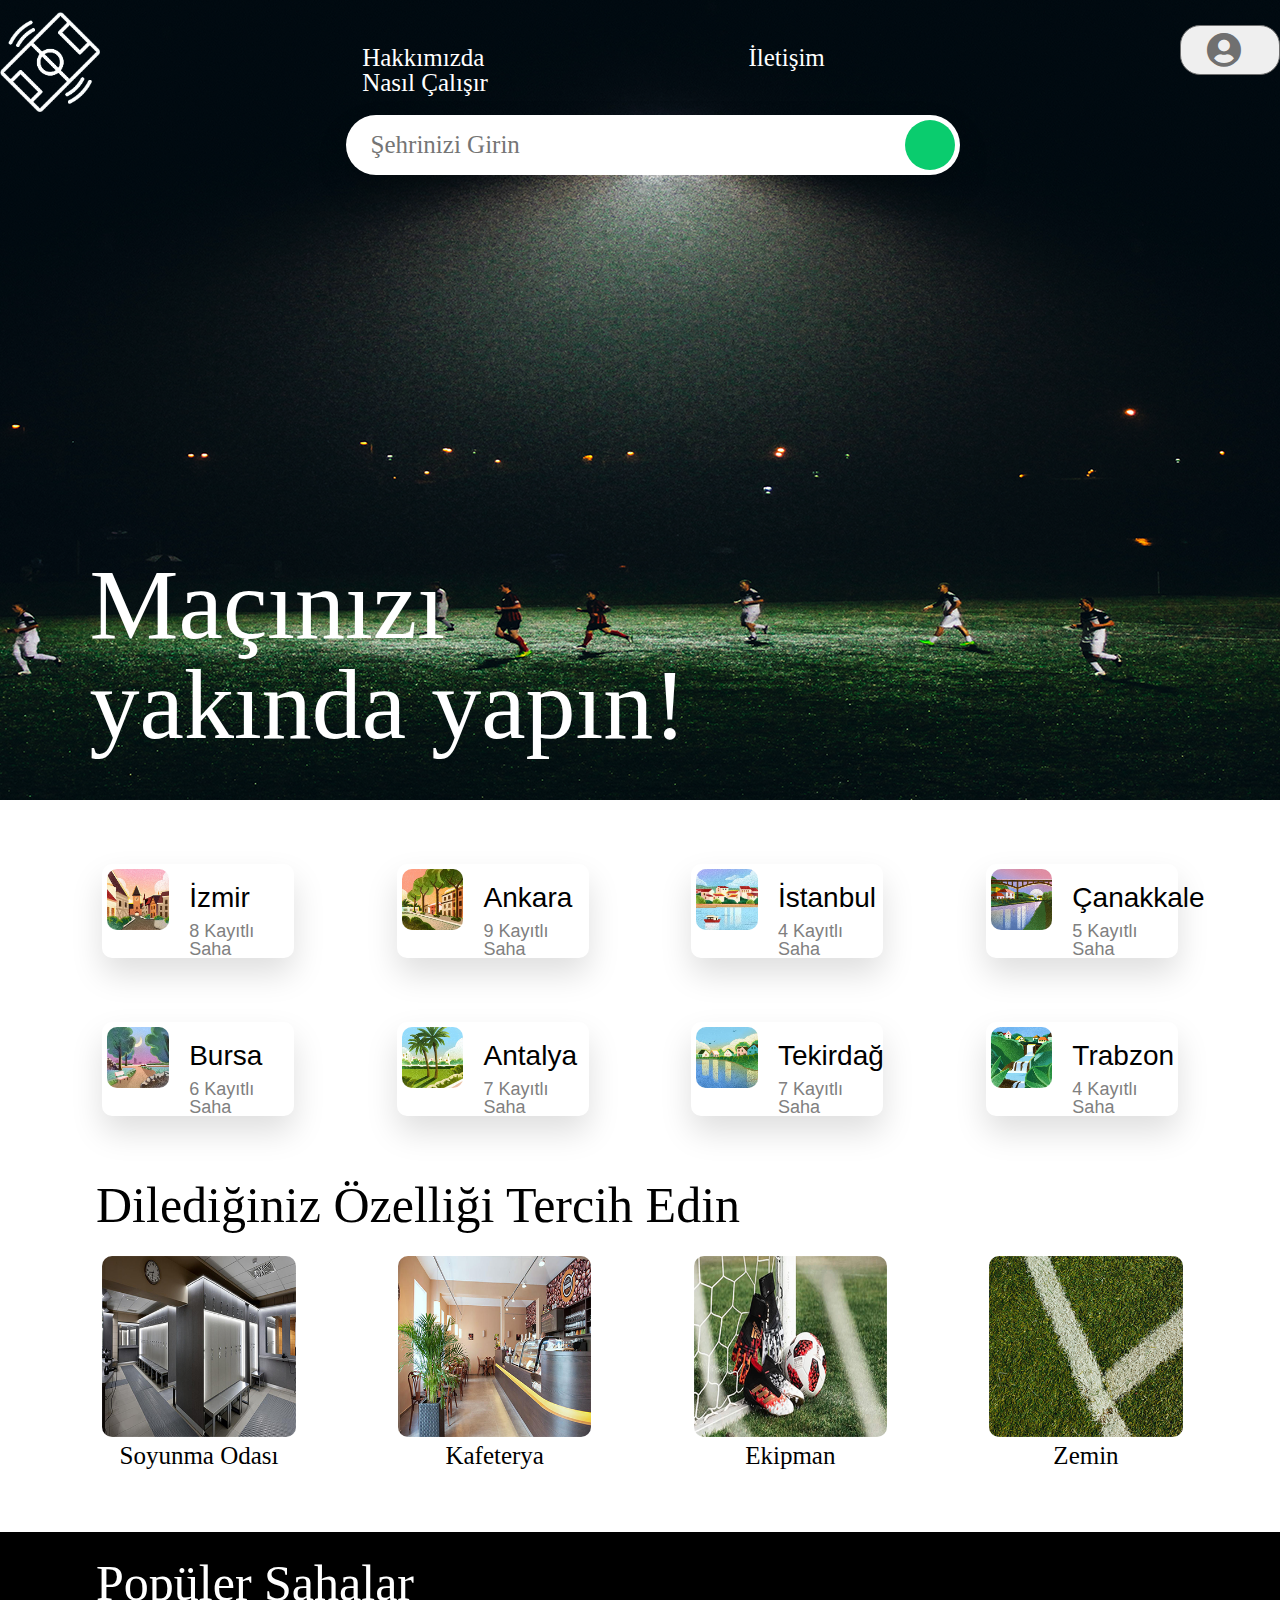
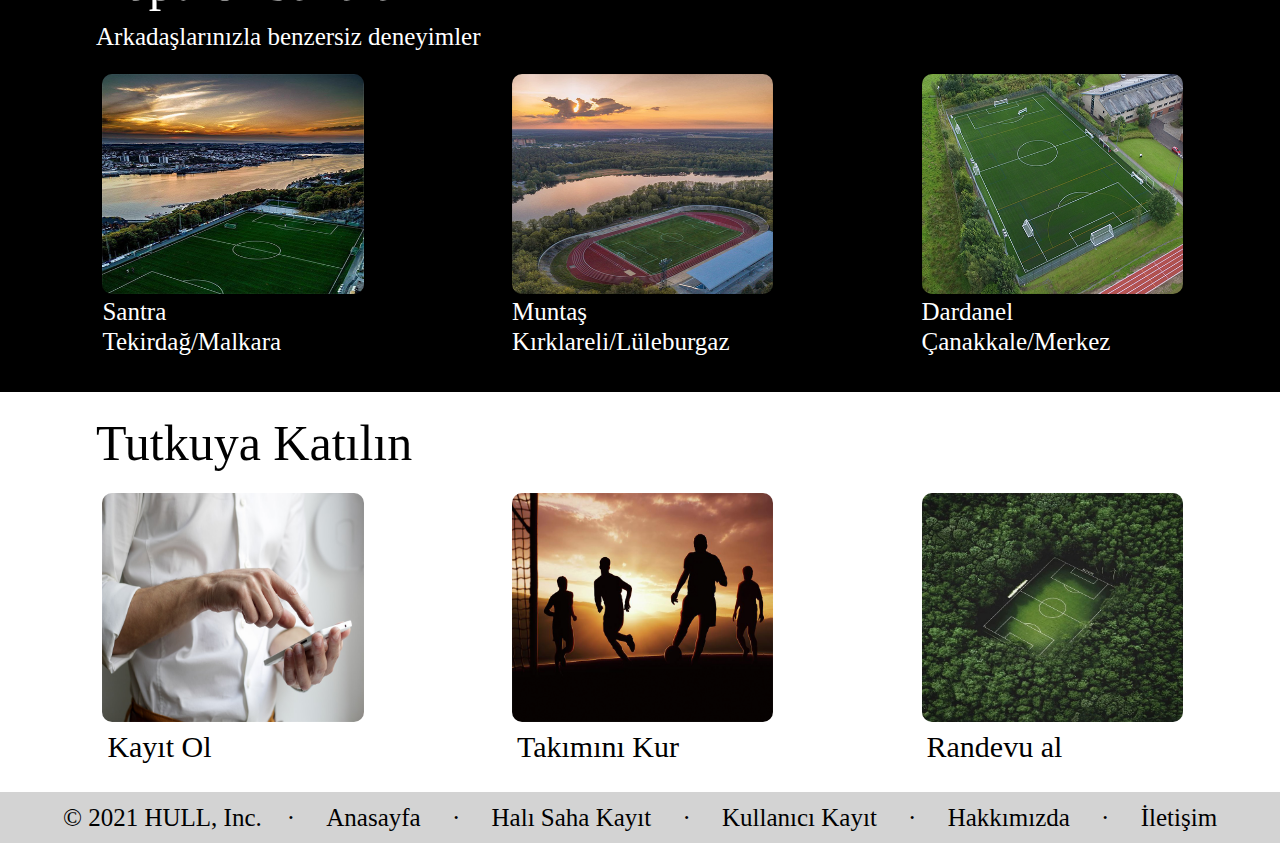
==== index.html @ b26b0c75 "v 1.0.1" ====
<!DOCTYPE html>
<html lang="tr">

<head>
    <meta name="viewport" content="width=device-width, initial-scale=1.0">
    <meta charset="UTF-8" />
    <link rel="stylesheet" type="text/css" href="style/reset.css" />
    <link rel="stylesheet" type="text/css" href="style/style.css" />
    <link rel="stylesheet" href="./style/form.css">
    <link rel="stylesheet"
        href="https://maxst.icons8.com/vue-static/landings/line-awesome/line-awesome/1.3.0/css/line-awesome.min.css" />
    <link rel="stylesheet" href="https://cdnjs.cloudflare.com/ajax/libs/font-awesome/5.15.3/css/all.min.css" />
    <!-- <script type="text/javascript" src="css/javascript.js"></script> -->
    <script src="./src/dropmenu.js"></script>
    <script type="module" src="./src/main.js"></script>
</head>

<body>
    <!--   KMENÜ DİV KODLARI -->
    <div class="main">

        <div class="menu_resim" style="background-image: url(assets/img/1.png);">
            <div class="menu_bar">
                <div class="logo">
                    <img src="assets/img/logo.png" />
                </div>
                <div class="menu">
                    <ul>
                        <li><a href="#">Hakkımızda</a></li>
                        <li><a href="#">İletişim</a></li>
                        <li><a href="#">Nasıl Çalışır</a></li>
                    </ul>
                </div>
                <div class="kullanıcı-logo">
                    <div class="dropdown">
                        <button onclick="myFunction()" class="dropbtn">
                            <i id="baba" class="las la-bars"></i>
                            <i id="bobo" class="fas fa-user-circle"></i></button>
                        <div id="myDropdown" class="dropdown-content">
                            <a href="#" id="kullanici-giris-link">Kullanıcı Giriş</a>
                            <a href="#" id="halisaha-giris-link">Halı Saha Giriş</a>
                            <a href="#" id="kullanici-kayit-link">Kayıt Ol</a>
                            <a href="#" id="halisaha-kayit-link">Halı Saha Kaydı</a>
                        </div>
                    </div>
                </div>
            </div>
            <div class="search-bar">
                <input type="text" class="arama-input" name="arama" placeholder="Şehrinizi Girin">
                <div class="arama-button">
                    <i class="las la-search" id="arama-icon"></i>
                </div>
            </div>
            <p>Maçınızı <br> yakında yapın!</p>
        </div>


        <!--   SEHİRLER DİV KODLARI -->


        <div class="sehirler">
            <div class="sehirler-orta">
                <div class="sehirler-icerik">
                    <div class="sehirler-resim ">
                        <img src="assets/img/izmir.png" />
                    </div>
                    <div class="sehirler-yazı ">
                        <p class="sehirler-isim">İzmir</p>
                        <p class="sehirler-kullanıcı">8 Kayıtlı Saha</p>
                    </div>
                </div>
            </div>
            <div class="sehirler-orta">
                <div class="sehirler-icerik">
                    <div class="sehirler-resim ">
                        <img src="assets/img/ankara.png" />
                    </div>
                    <div class="sehirler-yazı ">
                        <p class="sehirler-isim">Ankara</p>
                        <p class="sehirler-kullanıcı">9 Kayıtlı Saha</p>
                    </div>
                </div>
            </div>
            <div class="sehirler-orta">
                <div class="sehirler-icerik">
                    <div class="sehirler-resim ">
                        <img src="assets/img/istanbul.png" />
                    </div>
                    <div class="sehirler-yazı ">
                        <p class="sehirler-isim">İstanbul</p>
                        <p class="sehirler-kullanıcı">4 Kayıtlı Saha</p>
                    </div>
                </div>
            </div>
            <div class="sehirler-orta">
                <div class="sehirler-icerik">
                    <div class="sehirler-resim ">
                        <img src="assets/img/canakkale.png" />
                    </div>
                    <div class="sehirler-yazı ">
                        <p class="sehirler-isim">Çanakkale</p>
                        <p class="sehirler-kullanıcı">5 Kayıtlı Saha</p>
                    </div>
                </div>
            </div>
            <div class="sehirler-orta">
                <div class="sehirler-icerik">
                    <div class="sehirler-resim ">
                        <img src="assets/img/bursa.png" />
                    </div>
                    <div class="sehirler-yazı ">
                        <p class="sehirler-isim">Bursa</p>
                        <p class="sehirler-kullanıcı">6 Kayıtlı Saha</p>
                    </div>
                </div>
            </div>
            <div class="sehirler-orta">
                <div class="sehirler-icerik">
                    <div class="sehirler-resim ">
                        <img src="assets/img/antalya.png" />
                    </div>
                    <div class="sehirler-yazı ">
                        <p class="sehirler-isim">Antalya</p>
                        <p class="sehirler-kullanıcı">7 Kayıtlı Saha</p>
                    </div>
                </div>
            </div>
            <div class="sehirler-orta">
                <div class="sehirler-icerik">
                    <div class="sehirler-resim ">
                        <img src="assets/img/tekirdag.png" />
                    </div>
                    <div class="sehirler-yazı ">
                        <p class="sehirler-isim">Tekirdağ</p>
                        <p class="sehirler-kullanıcı">7 Kayıtlı Saha</p>
                    </div>
                </div>
            </div>
            <div class="sehirler-orta">
                <div class="sehirler-icerik">
                    <div class="sehirler-resim ">
                        <img src="assets/img/trabzon.png" />
                    </div>
                    <div class="sehirler-yazı ">
                        <p class="sehirler-isim">Trabzon</p>
                        <p class="sehirler-kullanıcı">4 Kayıtlı Saha</p>
                    </div>
                </div>
            </div>
        </div>

        <!--   OZELLİKLERİ DİV KODLARI -->

        <div class="ozellikler">
            <p class="ozellikler-baslık">Dilediğiniz Özelliği Tercih Edin</p>
            <div class="ozellikler-orta">
                <div class="ozellikler-icerik">
                    <img src="assets/img/soyunma_odasi2.png" />
                    <p>Soyunma Odası</p>
                </div>
            </div>
            <div class="ozellikler-orta">
                <div class="ozellikler-icerik">
                    <img src="assets/img/cafe2.png" />
                    <p>Kafeterya</p>
                </div>
            </div>
            <div class="ozellikler-orta">
                <div class="ozellikler-icerik">
                    <img src="assets/img/malzeme2.png" />
                    <p>Ekipman</p>
                </div>
            </div>
            <div class="ozellikler-orta">
                <div class="ozellikler-icerik">
                    <img src="assets/img/zemin2.png" />
                    <p>Zemin</p>
                </div>
            </div>
        </div>
        <!--   Saha DİV KODLARI -->

        <div class="sahalar">
            <p class="sahalar-baslık">Popüler Sahalar</p><br>
            <p class="sahalar-baslık2">Arkadaşlarınızla benzersiz deneyimler</p>
            <div class="sahalar-orta">
                <div class="sahalar-icerik">
                    <img src="assets/img/saha-1.png" />
                    <p>Santra</p>
                    <p>Tekirdağ/Malkara</p>
                </div>
            </div>
            <div class="sahalar-orta">
                <div class="sahalar-icerik">
                    <img src="assets/img/saha-2.png" />
                    <p>Muntaş</p>
                    <p>Kırklareli/Lüleburgaz</p>
                </div>
            </div>
            <div class="sahalar-orta">
                <div class="sahalar-icerik">
                    <img src="assets/img/saha-3.png" />
                    <p>Dardanel</p>
                    <p>Çanakkale/Merkez</p>
                </div>
            </div>
        </div>


        <!--   KAYIT DİV KODLARI -->

        <div class="kayıt">
            <p class="kayıt-baslık">Tutkuya Katılın</p><br>
            <div class="kayıt-orta">
                <div class="kayıt-icerik">
                    <img src="assets/img/kayitol.png" />
                    <p class="kayıt-icerik">Kayıt Ol</p>
                </div>
            </div>
            <div class="kayıt-orta">
                <div class="kayıt-icerik">
                    <img src="assets/img/takimini-kur.png" />
                    <p class="kayıt-icerik">Takımını Kur</p>
                </div>
            </div>
            <div class="kayıt-orta">
                <div class="kayıt-icerik">
                    <img src="assets/img/randevual2.jpg" />
                    <p class="kayıt-icerik">Randevu al</p>
                </div>
            </div>
        </div>

        <!--   KULLANICIDİV KODLARI -->

        <div class="kullanıcı">
            <div class="kullanıcı-orta">
                <div class="kullanıcı-icerik">
                    <p>
                        © 2021 HULL, Inc.&emsp;· &emsp;Anasayfa&emsp; ·&emsp; Halı Saha Kayıt&emsp; · &emsp;Kullanıcı
                        Kayıt
                        &emsp;· &emsp;Hakkımızda&emsp; · &emsp;İletişim</p>
                </div>
            </div>
        </div>
    </div>



    <!--Bu Alanda Formlar Olacak.-->

    <!--Kullanıcı Kayıt Formu Başlangıç-->

    <div class="kullanici-kayit-form-arkaplan" id="kullanici-kayit-form-arkaplan">
        <div class="kullanici-kayit-form">
            <div class="kullanici-formu-kapat-icon" id="kapat">
                <i class="las la-times" id="kapat-icon"></i>
            </div>
            <p class="form-baslik">
                Kaydolun
            </p>

            <input type="text" class="adi-soyadi" placeholder="Adınız Soyadınız" id="adisoyadi">
            <input type="email" class="e-mail" placeholder="E-mail" id="email">
            <input type="password" class="sifre" placeholder="Şifre" id="sifre">
            <div class="kullanici-adi-container">
                <p class="kullanici-adi-text">@</p>
                <input type="text" class="kullanici-adi" placeholder="Kullanıcı Adınız" id="kullaniciadi">
            </div>
            <button class="kullanici-kayit-button" id="kullaniciKayitButton">Tamamla</button>
        </div>
    </div>

    <!--Kullanıcı Kayıt Formu Bitiş-->


    <!--Kullanıcı Giriş Formu Başlangıç-->

    <div class="kullanici-giris-form-arkaplan" id="kullanici-giris-form-arkaplan">
        <div class="kullanici-giris-form">
            <div class="kullanici-formu-kapat-icon" id="kapat">
                <i class="las la-times" id="kapat-icon"></i>
            </div>
            <p class="form-baslik">
                Giriş
            </p>

            <input type="email" class="email" placeholder="E-mail" id="giris-email">
            <input type="password" class="sifre" placeholder="Şifre" id="giris-sifre">
            <button class="kullanici-kayit-button" id="kullaniciGirisButton">Giriş Yap</button>
        </div>
    </div>

    <!--Kullanıcı Giriş Formu Bitiş-->


    <!--HalıSaha Kayıt Formu Başlangıç-->

    <div class="hali-saha-kayit-form-arkaplan" id="hali-saha-kayit-form-arkaplan">
        <div class="hali-saha-kayit-form">
            <div class="hali-saha-formu-kapat-icon" id="kapat">
                <i class="las la-times" id="kapat-icon"></i>
            </div>
            <p class="form-baslik">
                Halı Saha Kayıt
            </p>

            <input type="text" class="hali-saha-adi" placeholder="Halı Saha Adı" id="sahaadi">
            <input type="email" class="e-mail" placeholder="E-mail" id="saha-email">
            <input type="password" class="sifre" placeholder="Şifre" id="saha-sifre">
            <input type="text" class="hali-saha-adi" placeholder="Adres" id="adres">
            <input type="text" class="hali-saha-adi" placeholder="Açıklama" id="aciklama">

            <div class="secenekler" id="secenekler-div">
                <!-- <div class="kontrol-kutu">
                    <label class="container">
                        <p class="checkbox-text">Soyunma Odası</p>
                        <input type="checkbox" id="soyunmaodasi-check" class="ozellik-check-input">
                        <span class="checkmark"></span>
                    </label>
                </div>
                <div class="kontrol-kutu">
                    <label class="container">
                        <p class="checkbox-text">Kafeterya</p>
                        <input type="checkbox" id="kafeterya-check" class="ozellik-check-input">
                        <span class="checkmark"></span>
                    </label>
                </div>
                <div class="kontrol-kutu">
                    <label class="container">
                        <p class="checkbox-text">Ekipman</p>
                        <input type="checkbox" id="ekipman-check" class="ozellik-check-input">
                        <span class="checkmark"></span>
                    </label>
                </div>
                <div class="kontrol-kutu">
                    <label class="container">
                        <p class="checkbox-text">Lüks Zemin</p>
                        <input type="checkbox" id="lukszemin-check" class="ozellik-check-input">
                        <span class="checkmark"></span>
                    </label>
                </div> -->
            </div>

            <select id="sehirler-secim">
                <option>Şehir Seç</option>
            </select>

            <select id="ilceler-secim">
                <option>İlçe Seç</option>
            </select>

            <div class="upload-images">
                <div class="file-upload">
                    <input type="file" id="upload-image" />
                    <i class="las la-plus" id="upload-icon"></i>
                </div>

                <div class="image1" id="img1-div"></div>
                <div class="image2" id="img2-div"></div>
            </div>



            <button class="hali-saha-kayit-button" id="haliSahaKayitButton">Tamamla</button>
        </div>
    </div>
    <!--Halısaha Kayıt Formu Bitiş-->


    <!--Halısaha Giriş Formu Başlangıç-->
    <div class="hali-saha-giris-form-arkaplan" id="hali-saha-giris-form-arkaplan">
        <div class="hali-saha-giris-form">
            <div class="hali-saha-giris-formu-kapat-icon" id="kapat">
                <i class="las la-times" id="kapat-icon"></i>
            </div>
            <p class="form-baslik">
                Halı Saha Giriş
            </p>

            <input type="email" class="email" placeholder="E-mail" id="halisaha-giris-email">
            <input type="password" class="sifre" placeholder="Şifre" id="halisaha-giris-sifre">
            <button class="hali-saha-giris-button" id="haliSahaGirisButton">Giriş Yap</button>
        </div>
    </div>
    <!--Halısaha Giriş Formu Bitiş-->


    <!--Bu Alanda Formlar Olacak.-->

</body>

</html>
---- style/style.css ----
*{
	margin: 0;
	padding: 0;
}
body::-webkit-scrollbar{
	display: none;
}
.main {
	margin:0;
	padding: 0;
	display: flex;
	flex-direction: column;
	align-items: center;
}
.search-bar{
    width: 48vw;
    height: 60px;
    box-shadow: 0 16px 32px rgba(0, 0, 0, .16);
    border-radius: 50px;
    margin-left: 27vw;
    background-color: white;
    /* z-index: 999;
	position: absolute; */
}

.search-bar > input{
    float: left;
}

input[name="arama"]{
    width: 70%;
    height: 40px;
    border: none;
    font-size: 25px;
    margin-top: 10px;
    padding-left: 10px;
    margin-left: 15px;
    /* border: 1px solid red; */
    font-family: 'Roboto Condensed';
}

input:focus{
    outline: none;
}

.arama-button{
    width: 50px;
    height: 50px;
    border-radius: 50px;
    background-color: #0ACC6E;
    float: right;
    margin-right:5px;
    margin-top: 5px;
    cursor: pointer;
}

#arama-icon{
    
    font-size: 35px;
    color: white;
    margin-top: 8px;
    margin-left: 8px;
    transform: rotate(280deg);
}
.menu_resim {
	width: 100%;
	flex-direction: column;
	height: 800px;
	background-position: center;
}
.menu_resim p {
	margin-top:380px;
	margin-left: 7%;
	font-size: 100px;
	color:white;
	display: flex;
	flex-direction: column
}
.menu_bar {
	width: 100%;
	margin-top: 5px;
	display: flex;
	justify-content: center;
}
.logo {
	width: 150px;
}
.logo img{
	height: 100px;
	margin-top: 7px;
}
.menu {
	margin-top: 40px;
	display:flex;
	width: 1200px;
}
.menu ul li {
	list-style-type: none;
	display: inline-block;
	font-family: 'Roboto Condensed';
	font-weight:bold;
	font-weight:300;
}
.menu a {
	color: white;
	font-size: 25px;
	text-decoration: none;
	margin: 20px;
	margin-left: 240px;	
}
.kullanıcı-logo {
	width: 220px;
}
.dropbtn {
	margin-top:20px;
	margin-left: 80px;
	border: 0.5px solid #707070;
	cursor: pointer;
	border-radius: 20px;
 	 padding: 1px 0 0 19px;
	transition: box-shadow 0.2s ease;
  	height:50px;
 	 width: 100px;
  	display:flex;
 	 flex-direction: row;
  } 
  #bobo {
    color:#707070;
    font-size: 35px;
      margin-top: 5px;
      margin-left: 7px;
  }
  #baba {
    color:#020000;
    font-size: 25px; 
    margin-top: 12px;
  } 

  .dropbtn:hover, .dropbtn:focus {
	background-color: #e9e9e9;
  }
  
  .dropdown {
	position: relative;
	display: inline-block;
  }
  
  .dropdown-content {
	display: none;
	position: absolute;
	background-color: #f1f1f1;
	border-radius: 15px;
	margin-left: -20px;
	margin-top: 10px;
	min-width: 220px;
	box-shadow: 0 16px 32px rgba(0, 0, 0, 0.3);

  font-family: "Roboto Condensed";
  }

  .dropdown-content a {
	color: black;
	padding: 12px 16px;
	text-decoration: none;
	display: block;
  }
  
  .dropdown-content a:hover {background-color: #ddd}
  
  .show {display:block;}

/*     sehirler css      */

.sehirler {
	width: 100%;
	display: flex;
	flex-wrap: wrap;
	
}
.sehirler-orta {
	width: 15%;
	border-radius: 10px;
	margin-top: 5%;
	margin-left: 8%;
	box-shadow: 0 16px 32px rgba(0, 0, 0, 0.13);
}
.sehirler-icerik {
	display: flex;
}
.sehirler-resim {
	width: 40%;
	padding: 5px;
}
.sehirler-resim img {
	width: 80%;
	border-radius: 10px;
}
.sehirler-yazı {
	width: 50%;
}
.sehirler-isim {
 	font-size: 28px;
 	margin-top: 20px;
 	font-family: 'Roboto Condensed', sans-serif;
}
.sehirler-kullanıcı {
	font-size: 18px;
	margin-top: 10px;
	font-family: 'Roboto Condensed', sans-serif;
	color: gray;
}
/*o<ellik css  */

.ozellikler{
	width: 100%;
	display: flex;
	flex-wrap: wrap;

}
.ozellikler-orta{
	width: 15.1%;
	border-radius: 10px;
	margin-left:8%;
	margin-top: 2%;
}
.ozellikler-icerik {
	display: flex;
	flex-direction: column;
	justify-content: center;
	align-items: center;
}
.ozellikler-icerik p {
	margin-top: 3%;
	font-size: 25px;
	font-family: 'Roboto Condensed';
	font-weight:bold;
	font-weight:300;
}
.ozellikler-icerik img {	
	width: 100%;
	border-radius: 10px;
}

.ozellikler-baslık {
	font-size: 50px;
	margin-left: 7.5%;
	margin-top: 5%;
	width: 100%;
	font-family: 'Roboto Condensed';
	display: flex;
	flex-direction: column;

	
}
/*         sahalr */ 

.sahalar {
	width: 100%;
	display: flex;
	background-color: black;
	margin-top: 5%;
	flex-wrap: wrap;
	
}
.sahalar-orta {
	width: 24%;
	margin-top: 2%;
	margin-left: 8%;
	margin-bottom: 3%;
}
.sahalar-icerik{
	display: flex;	
	flex-direction: column;
}
.sahalar-icerik img {
	width: 85%;
	border-radius: 10px;

}
.sahalar-baslık {
	font-size: 50px;
	margin-left: 7.5%;
	margin-top: 2%;
	width: 100%;
	color: white;
	font-family: 'Roboto Condensed';
}
.sahalar-baslık2 {
	font-size: 25px;
	margin-left: 7.5%;
	width: 100%;
	color: white;
	font-family: 'Roboto Condensed';
}
.sahalar-icerik p{
	color:white;
	font-size: 25px;
	margin-top: 5px;
	font-weight:bold;
	font-weight:100;
	font-family: 'Roboto Condensed';
}

/*  */ 
.kayıt {
	width: 100%;
	display: flex;
	flex-wrap: wrap;
	
}
.kayıt-baslık {
	font-size: 50px;
	margin-left: 7.5%;
	margin-top: 2%;
	width: 100%;
	color: black;
	font-family: 'Roboto Condensed';
}

.kayıt-orta {
	width: 24%;
	margin-left: 8%;
	margin-top: 2%;
	margin-bottom: 2%;
}

.kayıt-icerik{
	display: flex;
	flex-direction: column;
}
.kayıt-icerik img {
	width: 85%;
	border-radius: 10px;
}

.kayıt-icerik p{
	font-size: 30px;
	margin-top: 5px;
	padding: 5px;
	font-family: 'Roboto Condensed';
	font-weight:bold;
	font-weight:300
}

/*   kullanıcı*/

.kullanıcı {
	width: 100%;
	display: flex;
	flex-wrap: wrap;
	background-color: #d3d3d3;
	
}
.kullanıcı-orta {
	width:100%;
	margin:1% 3%;
}
.kullanıcı-icerik {
	display: flex;
	flex-direction: column;
	text-align: center;
	justify-content: center;

}
.kullanıcı-icerik p {
	font-size: 25px;
	font-family: 'Roboto Condensed';
	font-weight:bold;
	font-weight:300;
}



 /* TABLET Görünüm kodlarımız */
@media only screen and (max-width: 992px) {
.sehirler {
	flex-wrap: wrap;
justify-content: center;
}
	.sehirler-orta {
		width: 30%;
	}
		.sehirler-isim {
		font-size: 15px;
	}
	.sehirler-kullanıcı {
		font-size: 15px;
	}
	.ozellikler {
	flex-wrap: wrap;
justify-content: center;
}
	.ozellikler-orta {
		width: 30%;
	}
	.ozellikler-baslık {
		font-size: 45px;
		align-items: center;
	}
.sahalar {
	flex-wrap: wrap;
justify-content: center;
}
	.sahalar-orta {
		width: 40%;
	}

	.kayıt {
	flex-wrap: wrap;
justify-content: center;
}
	.kayıt-orta {
		width: 40%;
	}
}


/* CEP TELEFONU Görünüm kodlarımız */
 
  @media only screen and (max-width: 768px){  
    .sehirler {
	flex-wrap: wrap;
justify-content: center;
}
	.sehirler-orta {
		width: 35%;
	}
	.sehirler-isim {
		font-size: 15px;
	}
	.sehirler-kullanıcı {
		font-size: 15px;
	}
		.ozellikler {
	flex-wrap: wrap;
justify-content: center;
}
	.ozellikler-orta {
		width: 30%;
	}
.ozellikler-baslık {
		font-size: 45px;
		align-items: center;
	}
  .sahalar {
	flex-wrap: wrap;
justify-content: center;
}
	.sahalar-orta {
		width: 50%;
	}
.sahalar-baslık {
		font-size: 45px;
		align-items: center;
	}
	.kayıt{
	flex-wrap: wrap;
justify-content: center;
}
	.kayıt-orta {
		width: 50%;
	}

}

@media screen and (max-width: 600px) {

    .search-bar{
        width: 95vw;
        height: 60px;
        box-shadow: 0 16px 32px rgba(0, 0, 0, .30);
        border-radius: 50px;
        margin-left: 0vw;
        margin-top: 15vh;
        background-color: white;
    }
    
    .search-bar > input{
        float: left;
    }


    input[name="arama"]{
        width: 70%;
        height: 40px;
        border: none;
        font-size: 25px;
        margin-top: 10px;
        padding-left: 10px;
        margin-left: 15px;
        /* border: 1px solid red; */
        font-family: 'Roboto Condensed';
    }

    input:focus{
        outline: none;
    }
    
    .arama-button{
        width: 50px;
        height: 50px;
        border-radius: 50px;
        background-color: #0ACC6E;
        float: right;
        margin-right:5px;
        margin-top: 5px;
        cursor: pointer;
    }
    
    #arama-icon{
        
        font-size: 35px;
        color: white;
        margin-top: 8px;
        margin-left: 8px;
        transform: rotate(280deg);
    }
}
---- style/form.css ----
:root{
    --yesil:#0ACC6E;
}
*:focus {
    outline: 0 !important;
}
.kullanici-kayit-form-arkaplan{
    padding: 0;
    margin: 0;
    top:0;
    left: 0;
    width: 100%;
    height: 100vh;
    display: none; /*flex or none*/
    flex-direction: column;
    align-items: center;
    background-color: rgba(0,0,0,0.2);
    position: fixed;
    z-index: 1;
}
.hali-saha-kayit-form-arkaplan{
    padding: 0;
    margin: 0;
    top:0;
    left: 0;
    width: 100%;
    height: 100vh;
    display: none; /*flex or none*/
    flex-direction: column;
    align-items: center;
    background-color: rgba(0,0,0,0.2);
    position: fixed;
    z-index: 1;
}
.kullanici-giris-form-arkaplan{
    padding: 0;
    margin: 0;
    top:0;
    left: 0;
    width: 100%;
    height: 100vh;
    display: none; /*flex or none*/
    flex-direction: column;
    align-items: center;
    background-color: rgba(0,0,0,0.2);
    position: fixed;
    z-index: 1;
}
.hali-saha-giris-form-arkaplan{
    padding: 0;
    margin: 0;
    top:0;
    left: 0;
    width: 100%;
    height: 100vh;
    display: none; /*flex or none*/
    flex-direction: column;
    align-items: center;
    background-color: rgba(0,0,0,0.2);
    position: fixed;
    z-index: 1;
}
.kullanici-kayit-form{
    width: 350px;
    height: 350px;
    background-color: #ffff;
    margin-top: 80px;
    display: flex; 
    flex-direction: column;
    align-items: center;
    box-shadow: 0 5px 10px rgba(0, 0, 0, 0.3);
    border-radius: 5px;
    position: fixed;
    z-index: 1;
}
.hali-saha-kayit-form{
    width: 350px;
    height: 700px;
    background-color: #ffff;
    margin-top: 20px;
    display: flex; 
    flex-direction: column;
    align-items: center;
    box-shadow: 0 5px 10px rgba(0, 0, 0, 0.3);
    border-radius: 5px;
    position: fixed;
    z-index: 1;
}
.kullanici-giris-form{
    width: 350px;
    height: 260px;
    background-color: #ffff;
    margin-top: 80px;
    display: flex; 
    flex-direction: column;
    align-items: center;
    box-shadow: 0 5px 10px rgba(0, 0, 0, 0.3);
    border-radius: 5px;
    position: fixed;
    z-index: 1;
}
.hali-saha-giris-form{
    width: 350px;
    height: 240px;
    background-color: #ffff;
    margin-top: 80px;
    display: flex; 
    flex-direction: column;
    align-items: center;
    box-shadow: 0 5px 10px rgba(0, 0, 0, 0.3);
    border-radius: 5px;
    position: fixed;
    z-index: 1;
}
.kullanici-formu-kapat-icon{
    width: 100%;
    margin-top: 5px;
    /* border: 1px solid blue; */
}

.form-kapat-button{
    width: 100%;
    margin-top: 5px;
    /* border: 1px solid blue; */
}

.hali-saha-giris-formu-kapat-icon{
    width: 100%;
    margin-top: 5px;
    /* border: 1px solid blue; */
}
.hali-saha-formu-kapat-icon{
    width: 100%;
    margin-top: 5px;
    /* border: 1px solid blue; */
}
#kapat-icon{
    color: #0ACC6E;
    float: right;
    margin-right: 10px;
    margin-top: 5px;
    cursor: pointer
}

p.form-baslik{
    font-family: 'Roboto Condensed', sans-serif;
    font-size: 25px;
    color: black;
    margin-top: 10px;
}

/*Form İnputları*/
.kullanici-kayit-form > input{
    width: 75%;
    height: 35px;
    background-color: #F7F7F7;
    border-radius: 5px;
    border: none;
    margin-top: 20px;
    padding-left: 15px;
    font-family: 'Roboto Condensed', sans-serif;
    font-size: 15px;
    color:#7A7A7A;
}

.hali-saha-giris-form > input{
    width: 75%;
    height: 35px;
    background-color: #F7F7F7;
    border-radius: 5px;
    border: none;
    margin-top: 20px;
    padding-left: 15px;
    font-family: 'Roboto Condensed', sans-serif;
    font-size: 15px;
    color:#7A7A7A;
}
.hali-saha-kayit-form > input{
    width: 75%;
    height: 35px;
    background-color: #F7F7F7;
    border-radius: 5px;
    border: none;
    margin-top: 20px;
    padding-left: 15px;
    font-family: 'Roboto Condensed', sans-serif;
    font-size: 15px;
    color:#7A7A7A;
}

.kullanici-giris-form > input{
    width: 75%;
    height: 35px;
    background-color: #F7F7F7;
    border-radius: 5px;
    border: none;
    margin-top: 20px;
    padding-left: 15px;
    font-family: 'Roboto Condensed', sans-serif;
    font-size: 15px;
    color:#7A7A7A;
}
select{
    width: 80%;
    height: 35px;
    background-color: #F7F7F7;
    border-radius: 5px;
    border: none;
    margin-top: 20px;
    padding-left: 15px;
    font-family: 'Roboto Condensed', sans-serif;
    font-size: 15px;
    color:#7A7A7A;

}


.kullanici-adi-container{
    width: 75%;
    height: 35px;
    background-color: #F7F7F7;
    border-radius: 10px;
    border: none;
    margin-top: 20px;
    padding-left: 15px;
    font-family: 'Roboto Condensed', sans-serif;
    font-size: 15px;
    color:#7A7A7A;
    display: flex;
}

.kullanici-adi-container > input{
    width: 75%;
    height: 35px;
    background-color: #F7F7F7;
    border-radius: 5px;
    border: none;
    padding-left: 10px;
    font-family: 'Roboto Condensed', sans-serif;
    font-size: 15px;
    color:#7A7A7A;
    
}

.kullanici-kayit-form > input:focus{
    border:none;
    outline: none;
}

p.kullanici-adi-text{
    font-size: 20px;
    padding-top: 5px;
}

.kullanici-kayit-button{
    width: 100%;
    height: 36px;
    background-color: var(--yesil);
    color: white;
    font-family: 'Roboto Condensed', sans-serif;
    margin-top: 60px;
    border: none;
    border-radius: 0px 0px 5px 5px;
    font-size: 18px;
    cursor: pointer;
}

.hali-saha-giris-button{
    width: 100%;
    height: 36px;
    background-color: var(--yesil);
    color: white;
    font-family: 'Roboto Condensed', sans-serif;
    margin-top: 40px;
    border: none;
    border-radius: 0px 0px 5px 5px;
    font-size: 18px;
    cursor: pointer;
}
.hali-saha-kayit-button{
    width: 100%;
    height: 36px;
    background-color: var(--yesil);
    color: white;
    font-family: 'Roboto Condensed', sans-serif;
    margin-top: 50px;
    border: none;
    border-radius: 0px 0px 5px 5px;
    font-size: 18px;
    cursor: pointer;
}
.hali-saha-giris-form > input{
    width: 75%;
    height: 35px;
    background-color: #F7F7F7;
    border-radius: 5px;
    border: none;
    margin-top: 20px;
    padding-left: 15px;
    font-family: 'Roboto Condensed', sans-serif;
    font-size: 15px;
    color:#7A7A7A;
}
.file-upload{
    width: 80px;
    height: 80px;
    background-color: #f7f7f7;
    border-radius: 5px;
    
  }
  
  
  input[type='file']{
  
    height:80px;
    width:80px;
    position:absolute;
    top:50;
    left:30;
    opacity:0;
    cursor:pointer;
  
  }
  
#upload-icon{
    margin-left: 23px;
    margin-top: 23px;
    font-size: 35px;
    color: #A79999;
}

.upload-images{
    width: 75%;
    height: 80px;
    /* border: 1px solid red; */
    margin-top: 10px;
    display: flex;
    margin-bottom: 5px;
}

.image1, .image2{
    width: 80px;
    height: 80px;
    background-color: #f7f7f7;
    border-radius: 5px;

    margin-left: 10px;
}

.onizleme{
    width: 80px;
    height: 80px;
    margin-left: 10px;
    border-radius: 5px;
}

/* The container */
.secenekler{
    width: 80%;
    height: 70px;
    /* border: 1px solid red; */
    margin-top: 15px;
    display: flex;
    flex-wrap: wrap;
    flex-direction: column;
}

.container {
    display: block;
    position: relative;
    padding-left: 15px;
    margin-bottom: 12px;
    cursor: pointer;
    border-radius: 5px;
    font-size: 15px;
    -webkit-user-select: none;
    -moz-user-select: none;
    -ms-user-select: none;
    user-select: none;
    font-family: 'Roboto Condensed', sans-serif;
  }

  .kontrol-kutu{
      width: 130px;
      height: 20px;
      /* border:1px solid blue; */
      margin-left: 5px;
      margin-top: 5px;
  }

  p.checkbox-text{
    font-family: 'Roboto Condensed', sans-serif;
    font-size: 16px;
    padding-left: 10px;
    color: #7A7A7A;
  }
  /* Hide the browser's default checkbox */
  .container input {
    position: absolute;
    opacity: 0;
    cursor: pointer;
    height: 0;
    width: 0;
  }
  
  /* Create a custom checkbox */
  .checkmark {
    position: absolute;
    top: 0;
    left: 0;
    height: 20px;
    width: 20px;
    background-color: #eee;
  }
  
  /* On mouse-over, add a grey background color */
  .container:hover input ~ .checkmark {
    background-color: #ccc;
  }
  
  /* When the checkbox is checked, add a blue background */
  .container input:checked ~ .checkmark {
    background-color: var(--yesil);
  }
  
  /* Create the checkmark/indicator (hidden when not checked) */
  .checkmark:after {
    content: "";
    position: absolute;
    display: none;
  }
  
  /* Show the checkmark when checked */
  .container input:checked ~ .checkmark:after {
    display: block;
  }
  
  /* Style the checkmark/indicator */
  .container .checkmark:after {
    left: 5px;
    top: 5px;
    width: 5px;
    height: 5px;
    border: solid white;
    border-width: 0 3px 3px 0;
    -webkit-transform: rotate(45deg);
    -ms-transform: rotate(45deg);
    transform: rotate(45deg);
  }
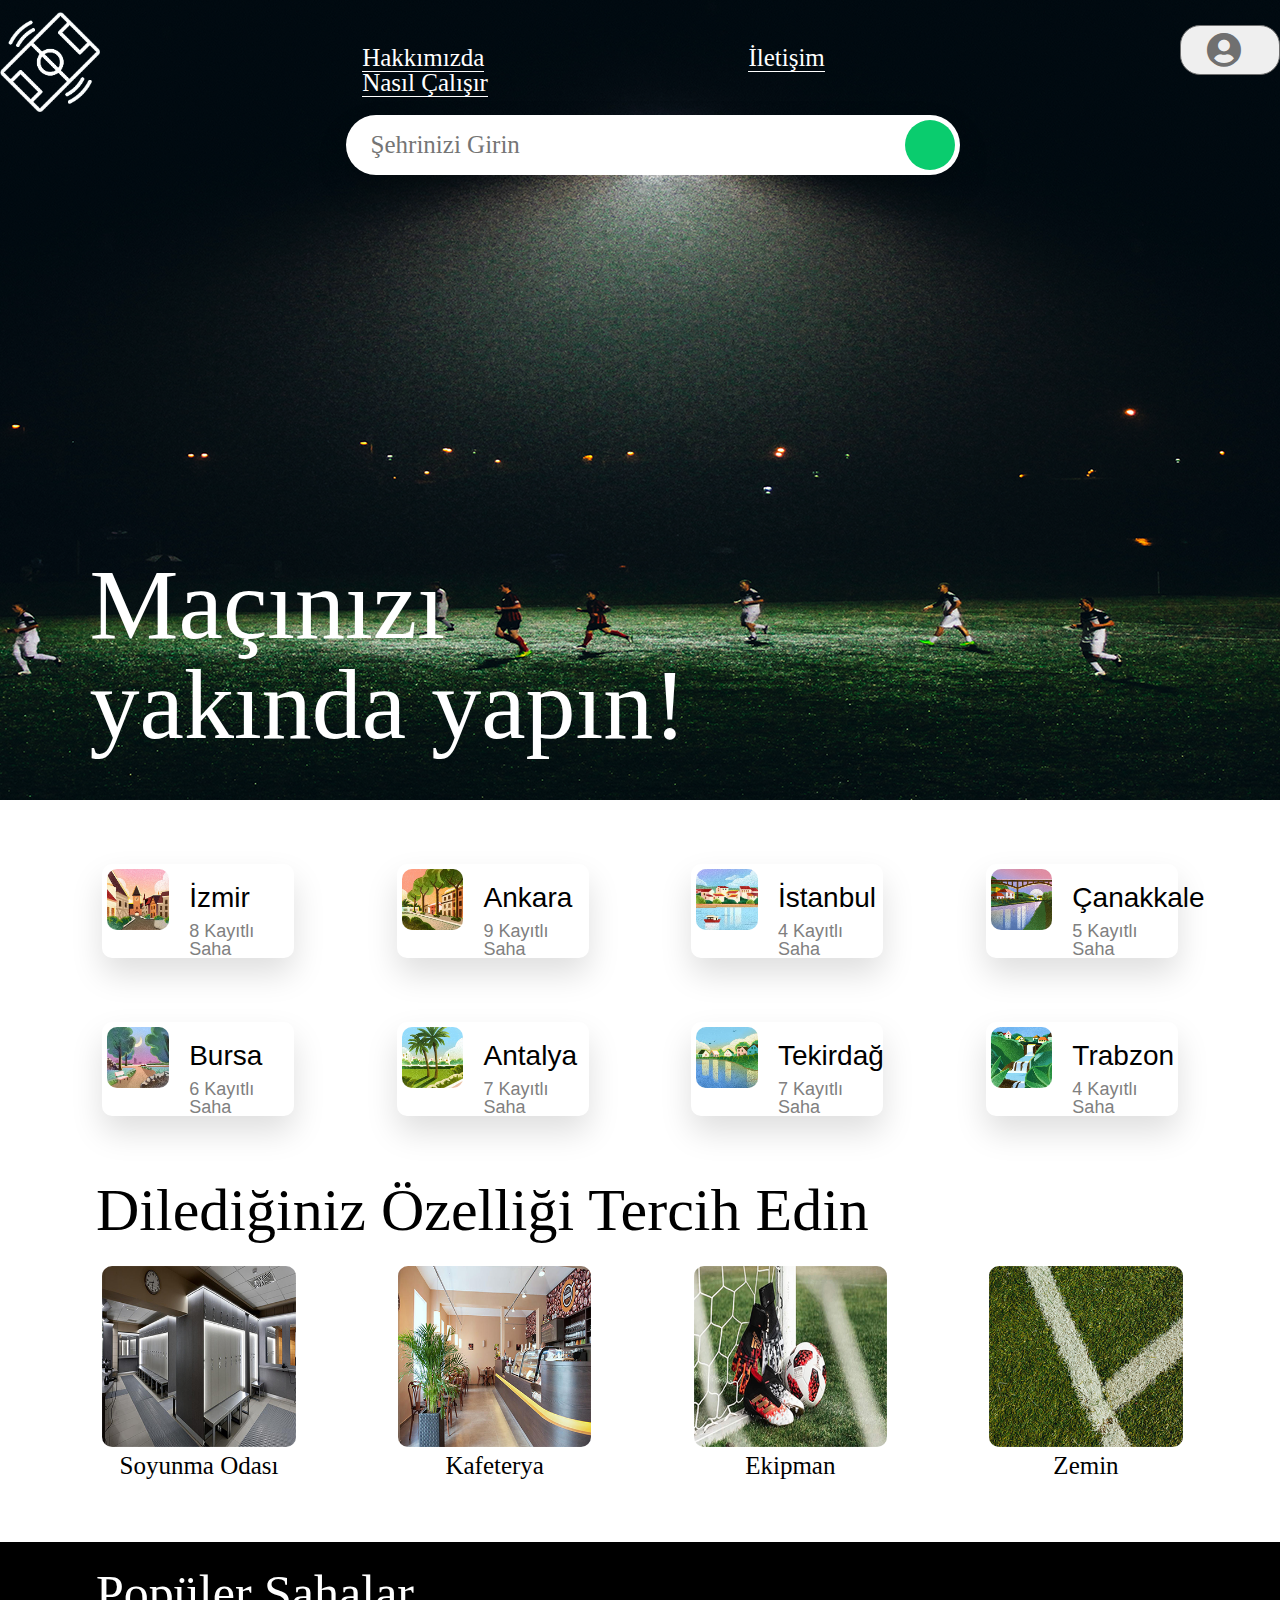
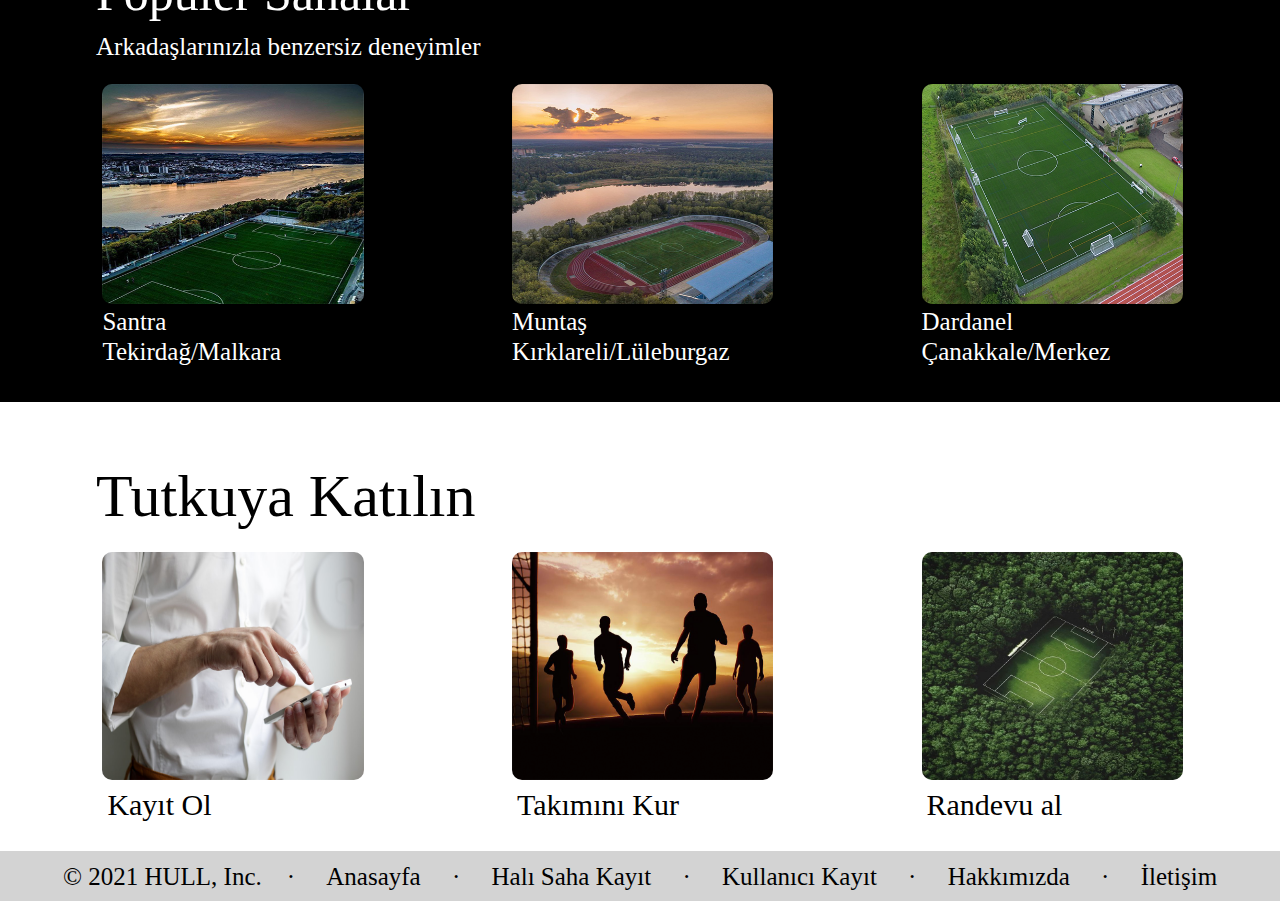
==== commit 2c12024d: "ds" ====
--- a/index.html
+++ b/index.html
@@ -1,6 +1,6 @@
 <!DOCTYPE html>
 <html lang="tr">
-
+<!-- Özgür'ün commiti! -->
 <head>
     <meta name="viewport" content="width=device-width, initial-scale=1.0">
     <meta charset="UTF-8" />
@@ -11,6 +11,12 @@
         href="https://maxst.icons8.com/vue-static/landings/line-awesome/line-awesome/1.3.0/css/line-awesome.min.css" />
     <link rel="stylesheet" href="https://cdnjs.cloudflare.com/ajax/libs/font-awesome/5.15.3/css/all.min.css" />
     <!-- <script type="text/javascript" src="css/javascript.js"></script> -->
+    <!--aa
+    aa
+aa
+aa
+bbbb
+a-->
     <script src="./src/dropmenu.js"></script>
     <script type="module" src="./src/main.js"></script>
 </head>
@@ -25,11 +31,16 @@
                     <img src="assets/img/logo.png" />
                 </div>
                 <div class="menu">
+                    <input type="checkbox" id="kontrol">
+                    <label for="kontrol" class="kontrol">
+                        <i class="fas fa-bars"></i>
+                    </label>
                     <ul>
                         <li><a href="#">Hakkımızda</a></li>
                         <li><a href="#">İletişim</a></li>
                         <li><a href="#">Nasıl Çalışır</a></li>
                     </ul>
+                   
                 </div>
                 <div class="kullanıcı-logo">
                     <div class="dropdown">
@@ -54,11 +65,8 @@
             <p>Maçınızı <br> yakında yapın!</p>
         </div>
 
-
         <!--   SEHİRLER DİV KODLARI -->
-
-
-        <div class="sehirler">
+ <div class="sehirler">
             <div class="sehirler-orta">
                 <div class="sehirler-icerik">
                     <div class="sehirler-resim ">
@@ -151,8 +159,8 @@
 
         <!--   OZELLİKLERİ DİV KODLARI -->
 
+      <div class="ozellikler-baslık"><p>Dilediğiniz Özelliği Tercih Edin</p></div>
         <div class="ozellikler">
-            <p class="ozellikler-baslık">Dilediğiniz Özelliği Tercih Edin</p>
             <div class="ozellikler-orta">
                 <div class="ozellikler-icerik">
                     <img src="assets/img/soyunma_odasi2.png" />
@@ -180,8 +188,8 @@
         </div>
         <!--   Saha DİV KODLARI -->
 
-        <div class="sahalar">
-            <p class="sahalar-baslık">Popüler Sahalar</p><br>
+       <div class="sahalar">
+          <p class="sahalar-baslık">Popüler Sahalar</p><br>
             <p class="sahalar-baslık2">Arkadaşlarınızla benzersiz deneyimler</p>
             <div class="sahalar-orta">
                 <div class="sahalar-icerik">
@@ -190,6 +198,7 @@
                     <p>Tekirdağ/Malkara</p>
                 </div>
             </div>
+            
             <div class="sahalar-orta">
                 <div class="sahalar-icerik">
                     <img src="assets/img/saha-2.png" />
@@ -207,33 +216,34 @@
         </div>
 
 
+
         <!--   KAYIT DİV KODLARI -->
 
-        <div class="kayıt">
-            <p class="kayıt-baslık">Tutkuya Katılın</p><br>
+        <div class="ozellikler-baslık"><p>Tutkuya Katılın</p></div>
+        <div class="kayıt">        
             <div class="kayıt-orta">
                 <div class="kayıt-icerik">
                     <img src="assets/img/kayitol.png" />
-                    <p class="kayıt-icerik">Kayıt Ol</p>
+                    <p> Kayıt Ol </p>
                 </div>
             </div>
             <div class="kayıt-orta">
                 <div class="kayıt-icerik">
                     <img src="assets/img/takimini-kur.png" />
-                    <p class="kayıt-icerik">Takımını Kur</p>
+                    <p>Takımını Kur</p>
                 </div>
             </div>
             <div class="kayıt-orta">
                 <div class="kayıt-icerik">
                     <img src="assets/img/randevual2.jpg" />
-                    <p class="kayıt-icerik">Randevu al</p>
+                    <p>Randevu al</p>
                 </div>
             </div>
         </div>
 
         <!--   KULLANICIDİV KODLARI -->
 
-        <div class="kullanıcı">
+    <div class="kullanıcı">
             <div class="kullanıcı-orta">
                 <div class="kullanıcı-icerik">
                     <p>
--- a/style/style.css
+++ b/style/style.css
@@ -107,6 +107,12 @@
 	text-decoration: none;
 	margin: 20px;
 	margin-left: 240px;	
+	border-bottom:solid 1px white;
+	
+
+}
+.menu i {
+	display: none;
 }
 .kullanıcı-logo {
 	width: 220px;
@@ -242,8 +248,8 @@
 }
 
 .ozellikler-baslık {
-	font-size: 50px;
-	margin-left: 7.5%;
+	font-size: 60px;
+	margin-left:15%;
 	margin-top: 5%;
 	width: 100%;
 	font-family: 'Roboto Condensed';
@@ -297,7 +303,7 @@
 	font-size: 25px;
 	margin-top: 5px;
 	font-weight:bold;
-	font-weight:100;
+	font-weight:300;
 	font-family: 'Roboto Condensed';
 }
 
@@ -368,110 +374,202 @@
 	font-weight:bold;
 	font-weight:300;
 }
-
-
-
- /* TABLET Görünüm kodlarımız */
-@media only screen and (max-width: 992px) {
-.sehirler {
-	flex-wrap: wrap;
-justify-content: center;
-}
-	.sehirler-orta {
-		width: 30%;
-	}
-		.sehirler-isim {
-		font-size: 15px;
-	}
-	.sehirler-kullanıcı {
-		font-size: 15px;
-	}
-	.ozellikler {
-	flex-wrap: wrap;
-justify-content: center;
-}
-	.ozellikler-orta {
-		width: 30%;
-	}
-	.ozellikler-baslık {
-		font-size: 45px;
-		align-items: center;
-	}
-.sahalar {
-	flex-wrap: wrap;
-justify-content: center;
-}
-	.sahalar-orta {
-		width: 40%;
-	}
-
-	.kayıt {
-	flex-wrap: wrap;
-justify-content: center;
-}
-	.kayıt-orta {
-		width: 40%;
-	}
-}
-
-
-/* CEP TELEFONU Görünüm kodlarımız */
+#kontrol {
+	display: none;
+}
+	.menu i {
+  		display: none;
+  		position: relative;
+  		cursor: pointer;
+  		color: white;
+  		font-size: 35px;
+  		line-height:0;
+  		padding: 10px;
+  		color: white;
+  	}
+.saha-bs {
+	width: 100%;
+}
+/*------------------ CEP TELEFONU Görünüm kodlarımız ------------------*/
  
   @media only screen and (max-width: 768px){  
+  	.menu i {
+  		display: block;
+  	}
+  	.menu_bar {
+  		justify-content: space-between;
+  	}
+  	.menu {
+  		margin-left: 5%;
+  	}
+  	.menu ul {
+  		position:fixed;
+  		width: 100%;
+  		height: 50vh;
+  		left: -100%;
+  		transition: all.5s;
+  	}
+  	.menu ul li {
+  		display: block;
+  	}
+  	.menu ul li a{
+  		font-size: 20px;
+  	}
+  	 #kontrol:checked ~ ul {
+  	 	left: 0;
+  	 }
+
+.logo {
+	width: 0;
+}
+.logo img {
+	width: 0;
+}
+.kullanıcı-logo {
+	margin-right: 5%;
+	margin-top: 5px;
+}
+.menu_resim p {
+	width: 100%;
+	font-size:60px;
+	margin-top: 410px;
+}
+  
+/*sehirler mobil css*/
     .sehirler {
 	flex-wrap: wrap;
 justify-content: center;
+margin-right: 4%;
 }
 	.sehirler-orta {
-		width: 35%;
+		width: 40%;
 	}
 	.sehirler-isim {
 		font-size: 15px;
 	}
 	.sehirler-kullanıcı {
-		font-size: 15px;
-	}
+		font-size: 12px;
+	}
+	
+	/*   */
+.ozellikler {
+	display:flex;
+ 	width: 100%;
+ 	flex-flow: nowrap;
+  	overflow-x: scroll;
+	}
+	.ozellikler::-webkit-scrollbar{
+  		display: none;
+		}
 		.ozellikler {
-	flex-wrap: wrap;
-justify-content: center;
-}
-	.ozellikler-orta {
-		width: 30%;
-	}
-.ozellikler-baslık {
-		font-size: 45px;
-		align-items: center;
-	}
-  .sahalar {
-	flex-wrap: wrap;
-justify-content: center;
-}
-	.sahalar-orta {
-		width: 50%;
-	}
-.sahalar-baslık {
-		font-size: 45px;
-		align-items: center;
-	}
-	.kayıt{
-	flex-wrap: wrap;
-justify-content: center;
-}
-	.kayıt-orta {
-		width: 50%;
-	}
-
-}
-
-@media screen and (max-width: 600px) {
-
-    .search-bar{
-        width: 95vw;
+  	-ms-overflow-style:none;
+			}
+	.ozellikler-orta{
+	display:block;
+  	white-space: nowrap;
+  	width: 100%;
+  	padding: 20px;
+	}
+	.ozellikler-icerik {
+		width: 20%;
+	display: inline-block;
+	}
+	.ozellikler-icerik p  {
+		font-size: 25px;
+	}
+	.ozellikler-icerik img {
+		min-width: 230px;
+		min-height:	200px;
+		 object-fit: cover;	
+	}
+	.ozellikler-baslık {
+		width: 100%;
+		font-size: 32px;
+	}
+
+
+
+/*sahalar mobil css*/
+	.sahalar {
+	display:flex;
+ 	min-width: 100%;
+ 	flex-flow: nowrap;
+  	overflow-x: scroll;
+	}
+	.sahalar::-webkit-scrollbar{
+  		display: none;
+		}
+		.sahalar {
+  	-ms-overflow-style:none;
+			}
+	.sahalar-orta{
+	display:block;
+  	white-space: nowrap;
+  	width: 100%;
+  	padding: 20px;
+	}
+	.sahalar-icerik {
+		width: 100%;
+	display: inline-block;
+	}
+	.sahalar-icerik p  {
+		font-size: 25px;
+		font-weight:bold;
+		font-weight:300;
+		font-family: 'Roboto Condensed';
+	}
+	.sahalar-icerik img {
+		min-width: 230px;
+		min-height:	200px;
+		 object-fit: cover;	
+	}
+	.sahalar-baslık{
+		display: none;
+	}
+	.sahalar-baslık2{
+		display: none;
+	}
+
+
+/* kayıt mobil css*/
+.kayıt {
+	display: flex;
+		width: 100%;
+ 	flex-flow: nowrap;
+  	overflow-x: scroll;
+}
+.kayıt::-webkit-scrollbar{
+  		display: none;
+		}
+		.kayıt {
+  	-ms-overflow-style:none;
+			}
+.kayıt-orta{
+	display:block;
+  	white-space: nowrap;
+  	width: 70%;
+  	padding: 20px;
+	}
+	.kayıt-icerik {
+		width: 100%;
+	display: inline-block;
+	}
+	.kayıt-icerik p  {
+		font-size: 30px;
+	}
+		.kayıt-icerik img {
+		width: 230px;
+		height: 200px;
+		 object-fit: cover;	
+	}
+
+.search-bar{
+        width: 75vw;
         height: 60px;
         box-shadow: 0 16px 32px rgba(0, 0, 0, .30);
         border-radius: 50px;
-        margin-left: 0vw;
-        margin-top: 15vh;
+        margin-left: 12vw;
+        margin-top: 3vh;
         background-color: white;
     }
     
@@ -515,4 +613,34 @@
         margin-left: 8px;
         transform: rotate(280deg);
     }
-}+    .kullanıcı {
+	display:flex;
+ 	min-width: 100%;
+ 	flex-flow: nowrap;
+  	overflow-x: scroll;
+	}
+	.kullanıcı::-webkit-scrollbar{
+  		display: none;
+		}
+		.kullanıcı {
+  	-ms-overflow-style:none;
+			}
+	.kullanıcı-orta{
+	display:block;
+  	white-space: nowrap;
+  	width: 100%;
+  	padding: 20px;
+	}
+	.kullanıcı-icerik {
+		width: 100%;
+	display: inline-block;
+	}
+.kullanıcı p {
+	font-size: 20px;
+}
+
+}
+
+
+
+ 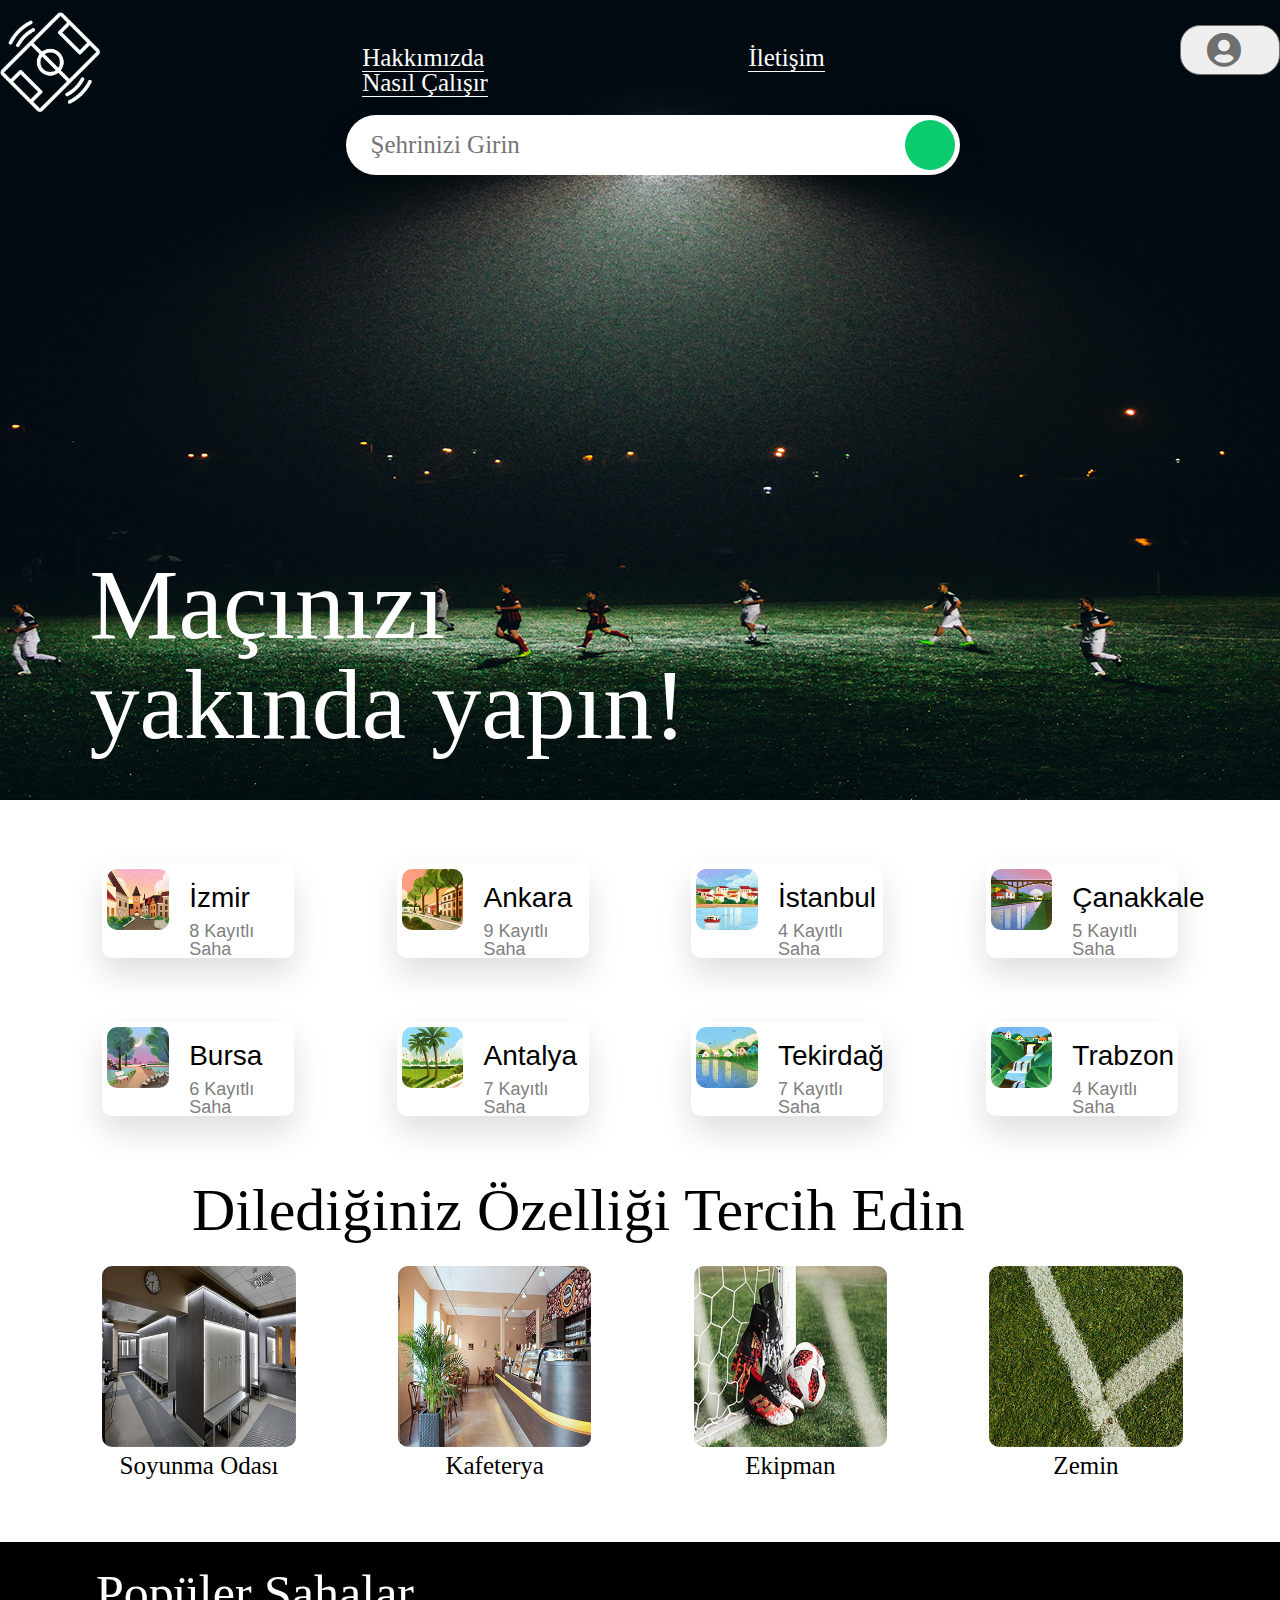
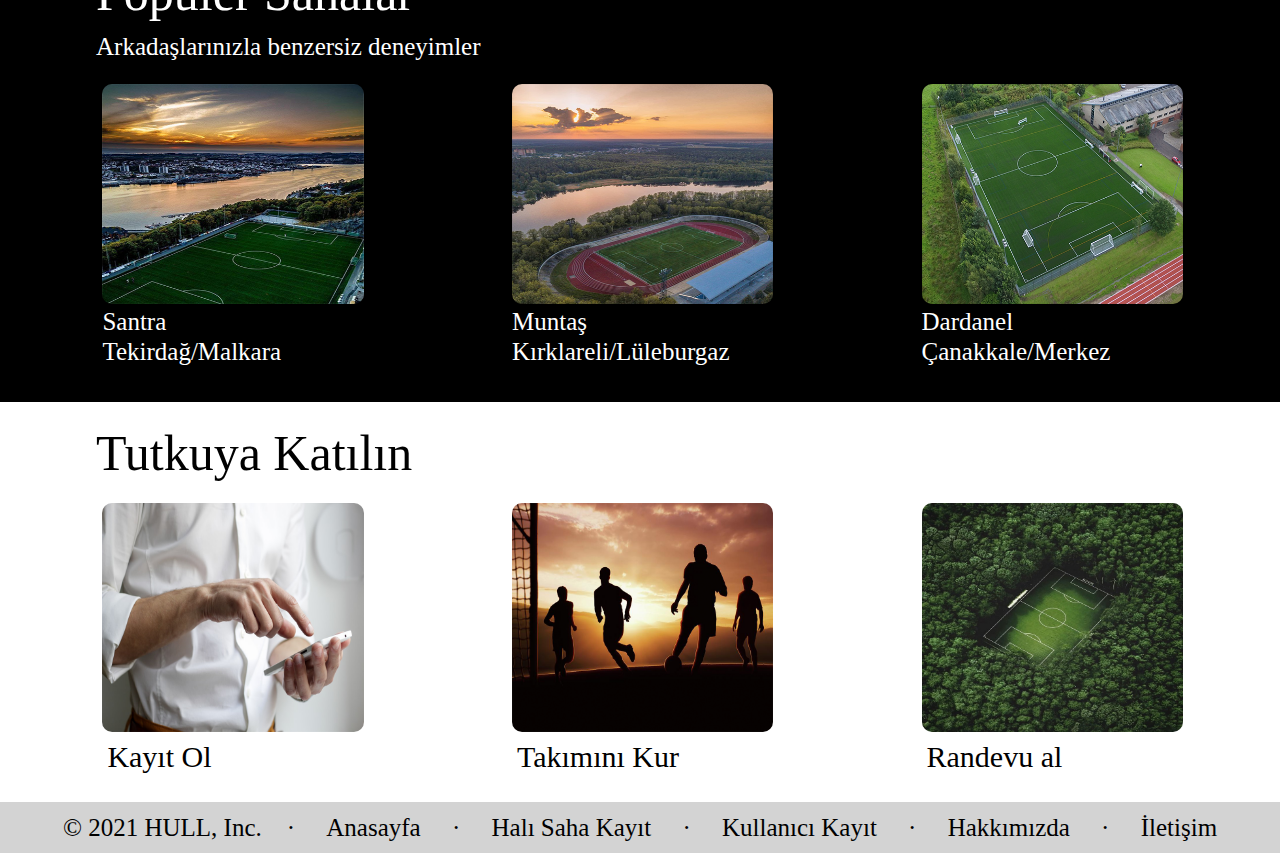
==== commit 50844fa9: "v 0.0.2" ====
--- a/index.html
+++ b/index.html
@@ -1,6 +1,6 @@
 <!DOCTYPE html>
 <html lang="tr">
-<!-- Özgür'ün commiti! -->
+
 <head>
     <meta name="viewport" content="width=device-width, initial-scale=1.0">
     <meta charset="UTF-8" />
@@ -11,12 +11,6 @@
         href="https://maxst.icons8.com/vue-static/landings/line-awesome/line-awesome/1.3.0/css/line-awesome.min.css" />
     <link rel="stylesheet" href="https://cdnjs.cloudflare.com/ajax/libs/font-awesome/5.15.3/css/all.min.css" />
     <!-- <script type="text/javascript" src="css/javascript.js"></script> -->
-    <!--aa
-    aa
-aa
-aa
-bbbb
-a-->
     <script src="./src/dropmenu.js"></script>
     <script type="module" src="./src/main.js"></script>
 </head>
@@ -31,16 +25,11 @@
                     <img src="assets/img/logo.png" />
                 </div>
                 <div class="menu">
-                    <input type="checkbox" id="kontrol">
-                    <label for="kontrol" class="kontrol">
-                        <i class="fas fa-bars"></i>
-                    </label>
                     <ul>
                         <li><a href="#">Hakkımızda</a></li>
                         <li><a href="#">İletişim</a></li>
                         <li><a href="#">Nasıl Çalışır</a></li>
                     </ul>
-                   
                 </div>
                 <div class="kullanıcı-logo">
                     <div class="dropdown">
@@ -65,8 +54,11 @@
             <p>Maçınızı <br> yakında yapın!</p>
         </div>
 
+
         <!--   SEHİRLER DİV KODLARI -->
- <div class="sehirler">
+
+
+        <div class="sehirler">
             <div class="sehirler-orta">
                 <div class="sehirler-icerik">
                     <div class="sehirler-resim ">
@@ -159,8 +151,8 @@
 
         <!--   OZELLİKLERİ DİV KODLARI -->
 
-      <div class="ozellikler-baslık"><p>Dilediğiniz Özelliği Tercih Edin</p></div>
         <div class="ozellikler">
+            <p class="ozellikler-baslık">Dilediğiniz Özelliği Tercih Edin</p>
             <div class="ozellikler-orta">
                 <div class="ozellikler-icerik">
                     <img src="assets/img/soyunma_odasi2.png" />
@@ -188,8 +180,8 @@
         </div>
         <!--   Saha DİV KODLARI -->
 
-       <div class="sahalar">
-          <p class="sahalar-baslık">Popüler Sahalar</p><br>
+        <div class="sahalar">
+            <p class="sahalar-baslık">Popüler Sahalar</p><br>
             <p class="sahalar-baslık2">Arkadaşlarınızla benzersiz deneyimler</p>
             <div class="sahalar-orta">
                 <div class="sahalar-icerik">
@@ -198,7 +190,6 @@
                     <p>Tekirdağ/Malkara</p>
                 </div>
             </div>
-            
             <div class="sahalar-orta">
                 <div class="sahalar-icerik">
                     <img src="assets/img/saha-2.png" />
@@ -216,34 +207,33 @@
         </div>
 
 
-
         <!--   KAYIT DİV KODLARI -->
 
-        <div class="ozellikler-baslık"><p>Tutkuya Katılın</p></div>
-        <div class="kayıt">        
+        <div class="kayıt">
+            <p class="kayıt-baslık">Tutkuya Katılın</p><br>
             <div class="kayıt-orta">
                 <div class="kayıt-icerik">
                     <img src="assets/img/kayitol.png" />
-                    <p> Kayıt Ol </p>
+                    <p class="kayıt-icerik">Kayıt Ol</p>
                 </div>
             </div>
             <div class="kayıt-orta">
                 <div class="kayıt-icerik">
                     <img src="assets/img/takimini-kur.png" />
-                    <p>Takımını Kur</p>
+                    <p class="kayıt-icerik">Takımını Kur</p>
                 </div>
             </div>
             <div class="kayıt-orta">
                 <div class="kayıt-icerik">
                     <img src="assets/img/randevual2.jpg" />
-                    <p>Randevu al</p>
+                    <p class="kayıt-icerik">Randevu al</p>
                 </div>
             </div>
         </div>
 
         <!--   KULLANICIDİV KODLARI -->
 
-    <div class="kullanıcı">
+        <div class="kullanıcı">
             <div class="kullanıcı-orta">
                 <div class="kullanıcı-icerik">
                     <p>
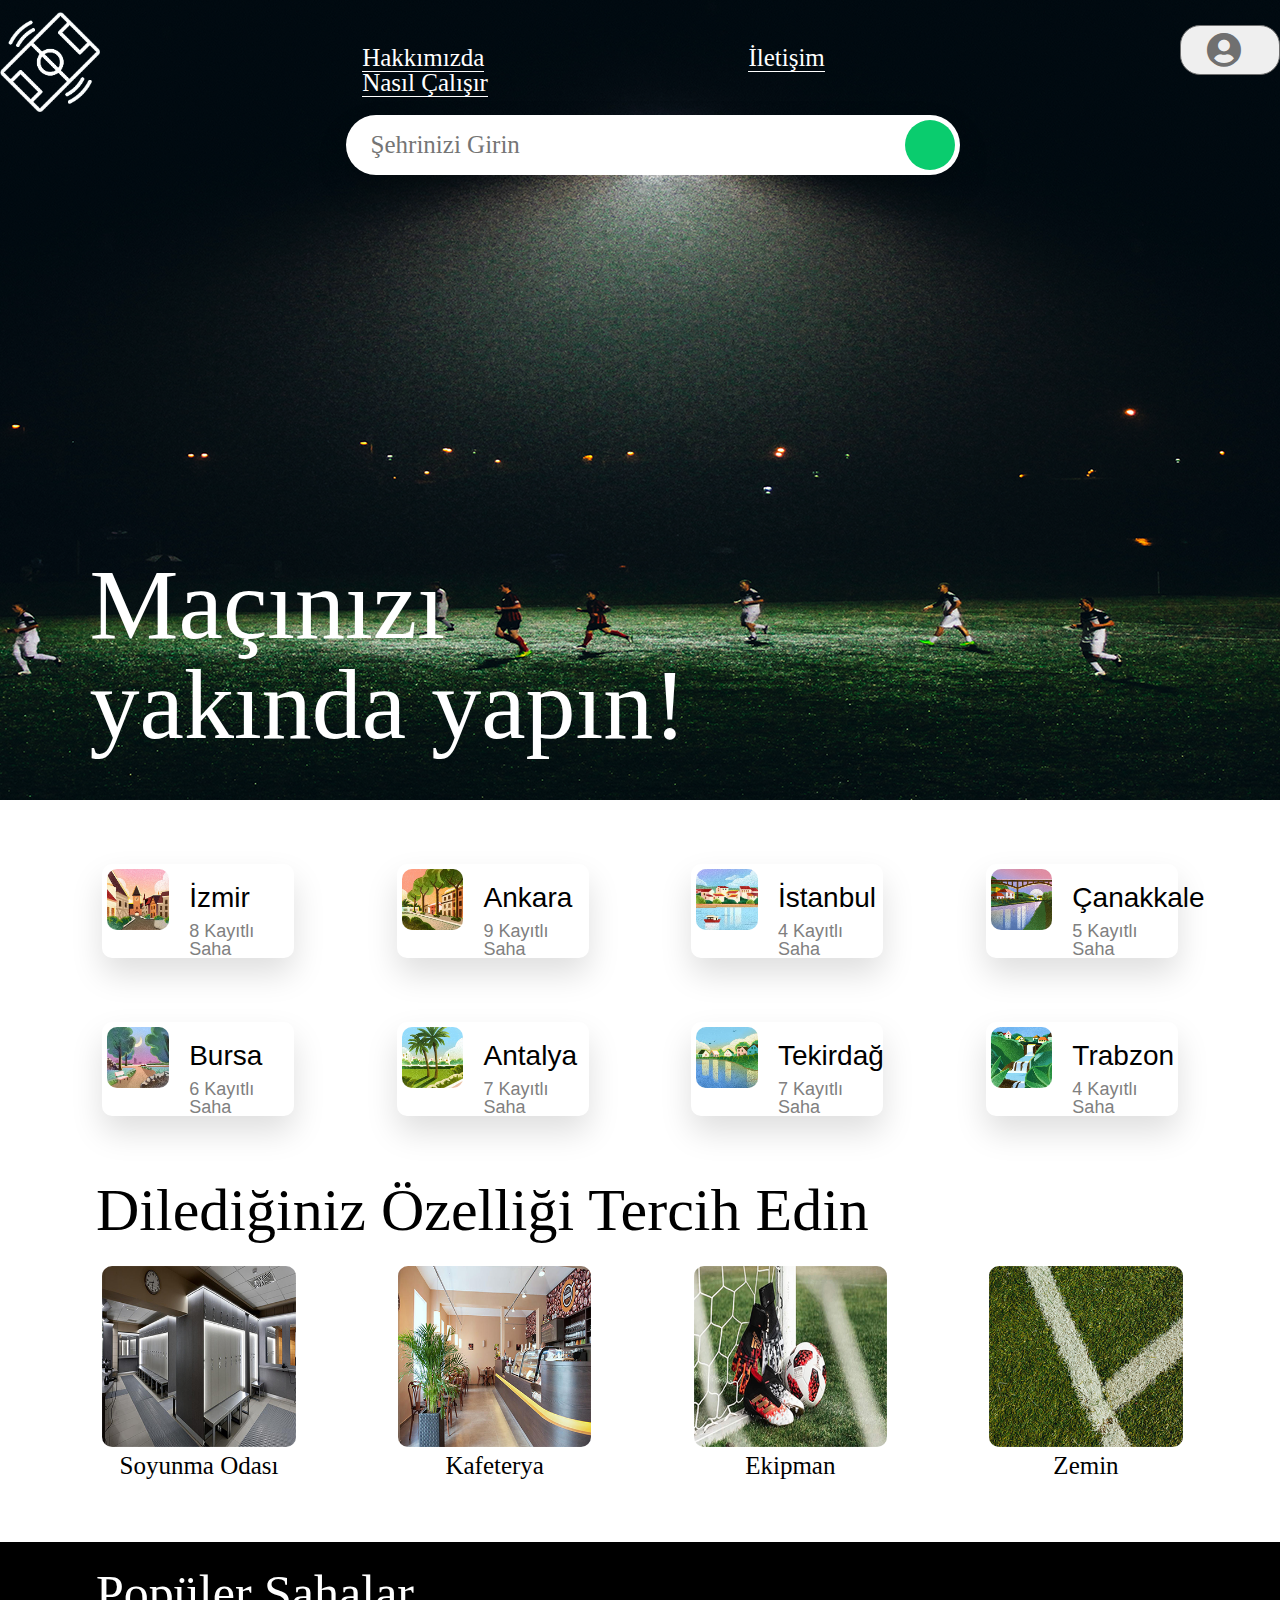
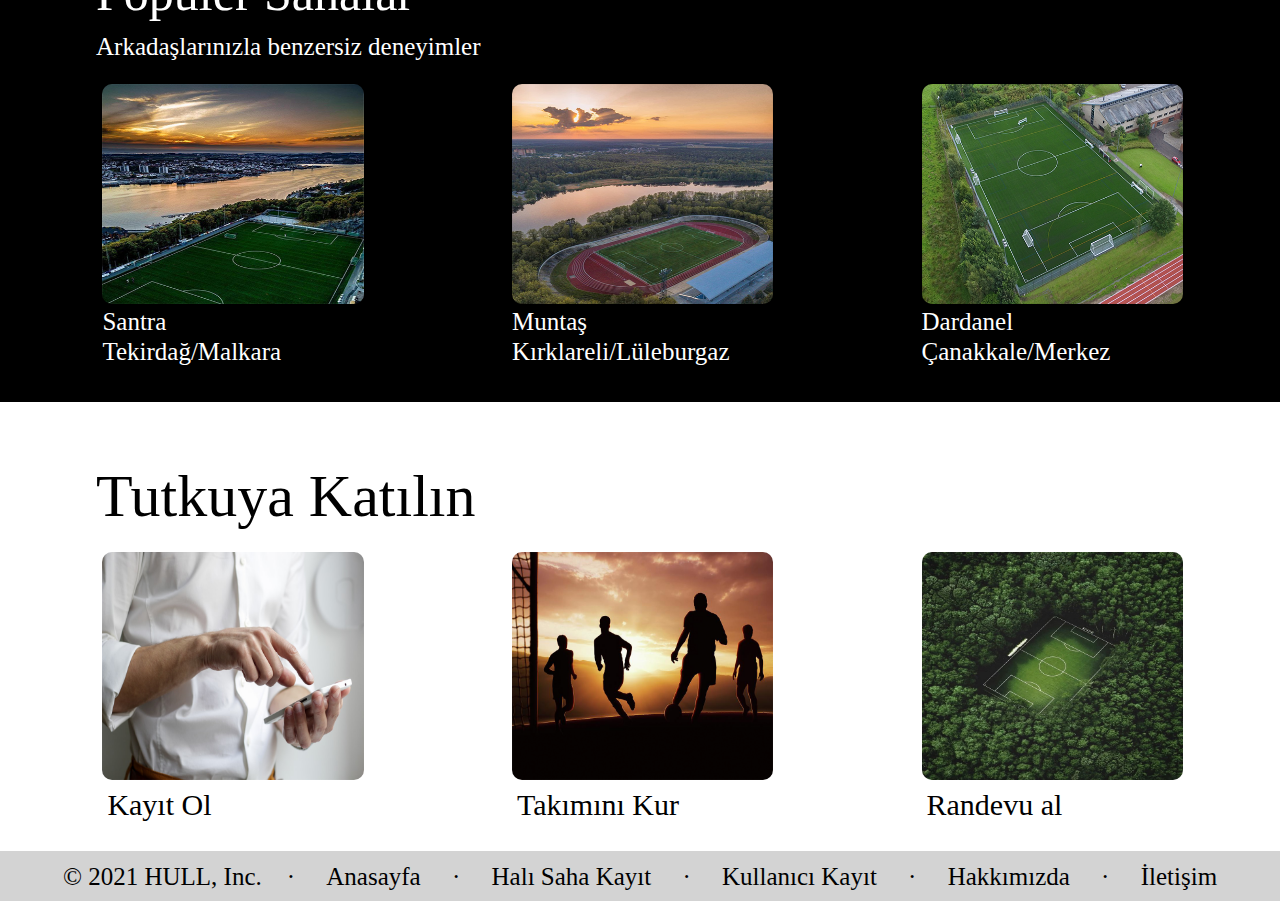
==== commit f67330ea: "Merge branch 'main' of https://github.com/yessGlory17/hali-saha-app into main" ====
--- a/index.html
+++ b/index.html
@@ -25,11 +25,16 @@
                     <img src="assets/img/logo.png" />
                 </div>
                 <div class="menu">
+                    <input type="checkbox" id="kontrol">
+                    <label for="kontrol" class="kontrol">
+                        <i class="fas fa-bars"></i>
+                    </label>
                     <ul>
                         <li><a href="#">Hakkımızda</a></li>
                         <li><a href="#">İletişim</a></li>
                         <li><a href="#">Nasıl Çalışır</a></li>
                     </ul>
+                   
                 </div>
                 <div class="kullanıcı-logo">
                     <div class="dropdown">
@@ -54,11 +59,8 @@
             <p>Maçınızı <br> yakında yapın!</p>
         </div>
 
-
         <!--   SEHİRLER DİV KODLARI -->
-
-
-        <div class="sehirler">
+ <div class="sehirler">
             <div class="sehirler-orta">
                 <div class="sehirler-icerik">
                     <div class="sehirler-resim ">
@@ -151,8 +153,8 @@
 
         <!--   OZELLİKLERİ DİV KODLARI -->
 
+      <div class="ozellikler-baslık"><p>Dilediğiniz Özelliği Tercih Edin</p></div>
         <div class="ozellikler">
-            <p class="ozellikler-baslık">Dilediğiniz Özelliği Tercih Edin</p>
             <div class="ozellikler-orta">
                 <div class="ozellikler-icerik">
                     <img src="assets/img/soyunma_odasi2.png" />
@@ -180,8 +182,8 @@
         </div>
         <!--   Saha DİV KODLARI -->
 
-        <div class="sahalar">
-            <p class="sahalar-baslık">Popüler Sahalar</p><br>
+       <div class="sahalar">
+          <p class="sahalar-baslık">Popüler Sahalar</p><br>
             <p class="sahalar-baslık2">Arkadaşlarınızla benzersiz deneyimler</p>
             <div class="sahalar-orta">
                 <div class="sahalar-icerik">
@@ -190,6 +192,7 @@
                     <p>Tekirdağ/Malkara</p>
                 </div>
             </div>
+            
             <div class="sahalar-orta">
                 <div class="sahalar-icerik">
                     <img src="assets/img/saha-2.png" />
@@ -207,33 +210,34 @@
         </div>
 
 
+
         <!--   KAYIT DİV KODLARI -->
 
-        <div class="kayıt">
-            <p class="kayıt-baslık">Tutkuya Katılın</p><br>
+        <div class="ozellikler-baslık"><p>Tutkuya Katılın</p></div>
+        <div class="kayıt">        
             <div class="kayıt-orta">
                 <div class="kayıt-icerik">
                     <img src="assets/img/kayitol.png" />
-                    <p class="kayıt-icerik">Kayıt Ol</p>
+                    <p> Kayıt Ol </p>
                 </div>
             </div>
             <div class="kayıt-orta">
                 <div class="kayıt-icerik">
                     <img src="assets/img/takimini-kur.png" />
-                    <p class="kayıt-icerik">Takımını Kur</p>
+                    <p>Takımını Kur</p>
                 </div>
             </div>
             <div class="kayıt-orta">
                 <div class="kayıt-icerik">
                     <img src="assets/img/randevual2.jpg" />
-                    <p class="kayıt-icerik">Randevu al</p>
+                    <p>Randevu al</p>
                 </div>
             </div>
         </div>
 
         <!--   KULLANICIDİV KODLARI -->
 
-        <div class="kullanıcı">
+    <div class="kullanıcı">
             <div class="kullanıcı-orta">
                 <div class="kullanıcı-icerik">
                     <p>
